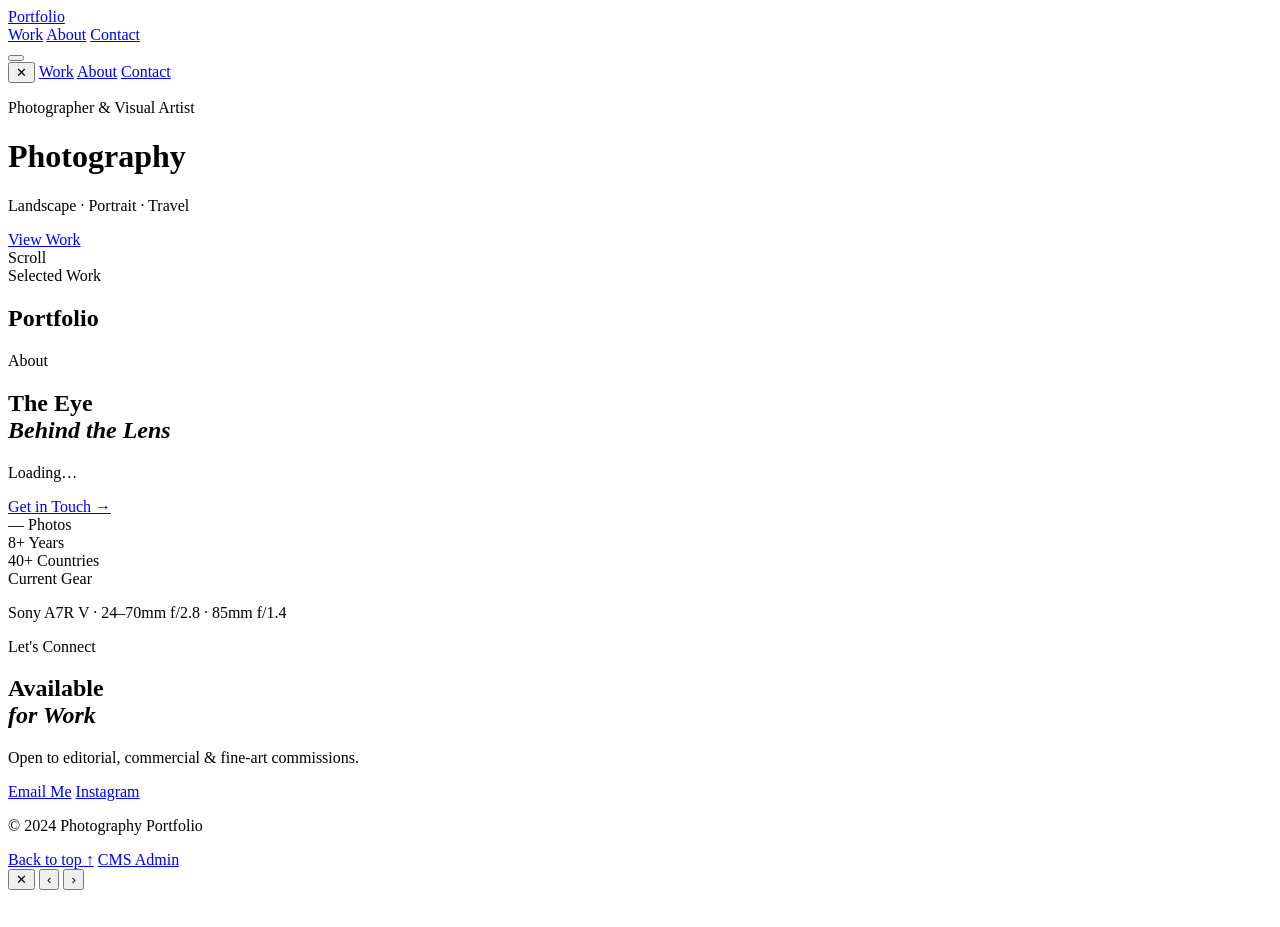
==== portfolio-site/index.html @ e3baf504 "Add files via upload" ====
<!DOCTYPE html>
<html lang="en">
<head>
  <meta charset="UTF-8">
  <meta name="viewport" content="width=device-width, initial-scale=1.0">
  <title id="page-title">Photography Portfolio</title>
  <meta name="description" content="Photography Portfolio">

  <!-- Netlify Identity Widget (required for Decap CMS login redirect) -->
  <script src="https://identity.netlify.com/v1/netlify-identity-widget.js"></script>

  <!-- Google Fonts -->
  <link rel="preconnect" href="https://fonts.googleapis.com">
  <link rel="preconnect" href="https://fonts.gstatic.com" crossorigin>
  <link href="https://fonts.googleapis.com/css2?family=Cormorant+Garamond:ital,wght@0,300;0,400;0,600;1,300;1,400;1,600&family=DM+Sans:wght@300;400;500&family=Space+Mono:ital,wght@0,400;0,700;1,400&display=swap" rel="stylesheet">

  <link rel="stylesheet" href="css/style.css">
</head>
<body>

  <!-- ===================== NAVIGATION ===================== -->
  <nav class="nav" id="navbar">
    <a href="#" class="nav__logo" id="nav-title">Portfolio</a>
    <div class="nav__links">
      <a href="#gallery" class="nav__link">Work</a>
      <a href="#about" class="nav__link">About</a>
      <a href="#contact" class="nav__link">Contact</a>
    </div>
    <button class="nav__menu-btn" id="menu-btn" aria-label="Toggle menu" aria-expanded="false">
      <span></span><span></span><span></span>
    </button>
  </nav>

  <!-- Mobile Full-Screen Menu -->
  <div class="mobile-menu" id="mobile-menu" aria-hidden="true">
    <button class="mobile-menu__close" id="menu-close" aria-label="Close menu">✕</button>
    <a href="#gallery" class="mobile-menu__link">Work</a>
    <a href="#about" class="mobile-menu__link">About</a>
    <a href="#contact" class="mobile-menu__link">Contact</a>
  </div>

  <!-- ===================== HERO ===================== -->
  <header class="hero" id="hero">
    <div class="hero__bg" id="hero-bg"></div>
    <div class="hero__overlay"></div>
    <div class="hero__content">
      <p class="hero__eyebrow">Photographer &amp; Visual Artist</p>
      <h1 class="hero__title" id="hero-title">Photography</h1>
      <p class="hero__subtitle" id="hero-subtitle">Landscape · Portrait · Travel</p>
      <a href="#gallery" class="hero__cta">View Work</a>
    </div>
    <div class="hero__scroll">
      <span class="hero__scroll-text">Scroll</span>
      <div class="hero__scroll-line"></div>
    </div>
  </header>

  <!-- ===================== GALLERY ===================== -->
  <section class="gallery" id="gallery">
    <div class="gallery__header">
      <div class="gallery__heading-group">
        <span class="section-eyebrow">Selected Work</span>
        <h2 class="gallery__title">Portfolio</h2>
      </div>
      <div class="gallery__filters" id="filters" role="group" aria-label="Filter photos by category">
        <!-- Rendered by JS -->
      </div>
    </div>
    <div class="gallery__grid" id="gallery-grid" role="list">
      <!-- Rendered by JS -->
    </div>
  </section>

  <!-- ===================== ABOUT ===================== -->
  <section class="about" id="about">
    <div class="about__container">
      <div class="about__text">
        <span class="section-eyebrow">About</span>
        <h2 class="about__title">The Eye<br><em>Behind the Lens</em></h2>
        <p class="about__body" id="about-body">Loading…</p>
        <a href="#contact" class="about__cta">Get in Touch →</a>
      </div>
      <div class="about__right">
        <div class="about__stats">
          <div class="about__stat">
            <span class="about__stat-number" id="stat-photos">—</span>
            <span class="about__stat-label">Photos</span>
          </div>
          <div class="about__stat">
            <span class="about__stat-number">8+</span>
            <span class="about__stat-label">Years</span>
          </div>
          <div class="about__stat">
            <span class="about__stat-number">40+</span>
            <span class="about__stat-label">Countries</span>
          </div>
        </div>
        <div class="about__gear">
          <span class="about__gear-label">Current Gear</span>
          <p class="about__gear-text">Sony A7R V · 24–70mm f/2.8 · 85mm f/1.4</p>
        </div>
      </div>
    </div>
  </section>

  <!-- ===================== CONTACT ===================== -->
  <section class="contact" id="contact">
    <div class="contact__container">
      <span class="section-eyebrow">Let's Connect</span>
      <h2 class="contact__title">Available<br><em>for Work</em></h2>
      <p class="contact__sub">Open to editorial, commercial &amp; fine-art commissions.</p>
      <div class="contact__links">
        <a href="#" id="contact-email" class="contact__link">Email Me</a>
        <a href="#" id="contact-instagram" class="contact__link contact__link--ghost">Instagram</a>
      </div>
    </div>
  </section>

  <!-- ===================== FOOTER ===================== -->
  <footer class="footer">
    <p class="footer__copy" id="footer-copy">© 2024 Photography Portfolio</p>
    <div class="footer__right">
      <a href="#gallery" class="footer__back">Back to top ↑</a>
      <a href="/admin/" class="footer__admin">CMS Admin</a>
    </div>
  </footer>

  <!-- ===================== LIGHTBOX ===================== -->
  <div class="lightbox" id="lightbox" role="dialog" aria-modal="true" aria-label="Photo viewer" aria-hidden="true">
    <button class="lightbox__close" id="lightbox-close" aria-label="Close lightbox">✕</button>
    <button class="lightbox__prev" id="lightbox-prev" aria-label="Previous photo">&#8249;</button>
    <button class="lightbox__next" id="lightbox-next" aria-label="Next photo">&#8250;</button>

    <div class="lightbox__body">
      <div class="lightbox__img-wrap">
        <img src="" alt="" class="lightbox__image" id="lightbox-img">
      </div>
      <aside class="lightbox__sidebar">
        <p class="lightbox__category" id="lightbox-cat"></p>
        <h3 class="lightbox__title" id="lightbox-title"></h3>
        <p class="lightbox__location" id="lightbox-loc"></p>
        <div class="lightbox__exif" id="lightbox-exif"></div>
        <p class="lightbox__desc" id="lightbox-desc"></p>
        <div class="lightbox__counter" id="lightbox-counter"></div>
      </aside>
    </div>
  </div>
  <div class="lightbox__backdrop" id="lightbox-backdrop"></div>

  <!-- Main Script -->
  <script src="js/main.js"></script>

  <!-- Netlify Identity redirect after login -->
  <script>
    if (window.netlifyIdentity) {
      window.netlifyIdentity.on('init', user => {
        if (!user) {
          window.netlifyIdentity.on('login', () => {
            document.location.href = '/admin/';
          });
        }
      });
    }
  </script>
</body>
</html>
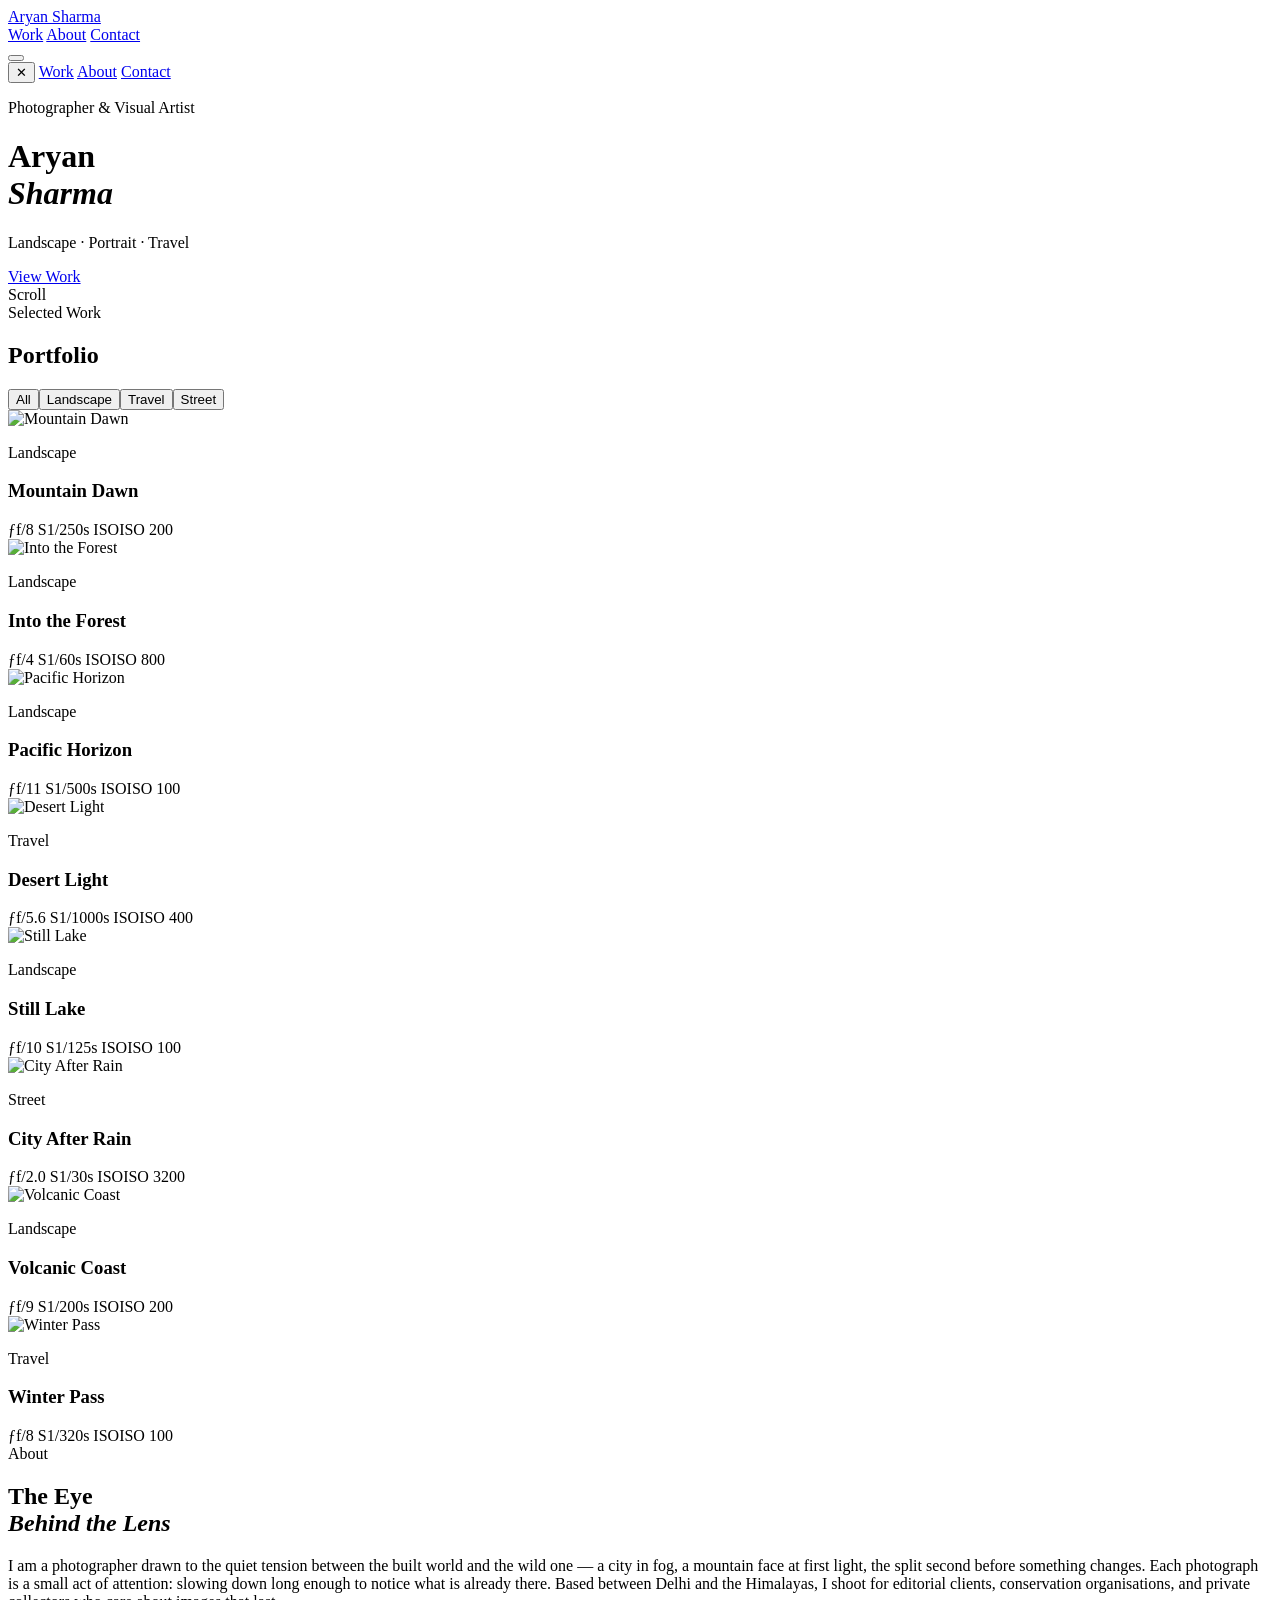
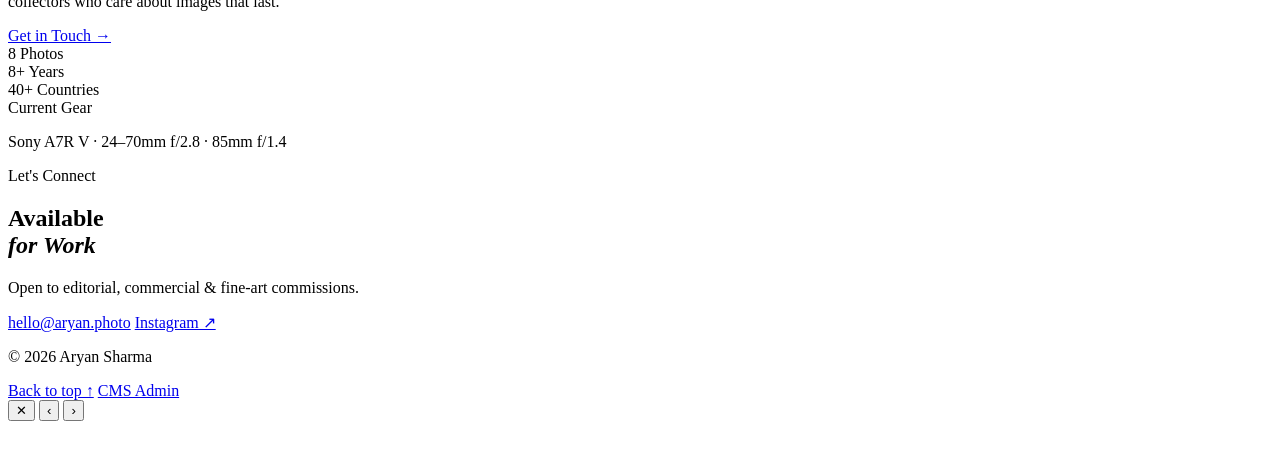
==== commit 17016262: "Update index.html" ====
--- a/portfolio-site/index.html
+++ b/portfolio-site/index.html
@@ -148,7 +148,7 @@
   <div class="lightbox__backdrop" id="lightbox-backdrop"></div>
 
   <!-- Main Script -->
-  <script src="js/main.js"></script>
+  <script src="main.js"></script>
 
   <!-- Netlify Identity redirect after login -->
   <script>
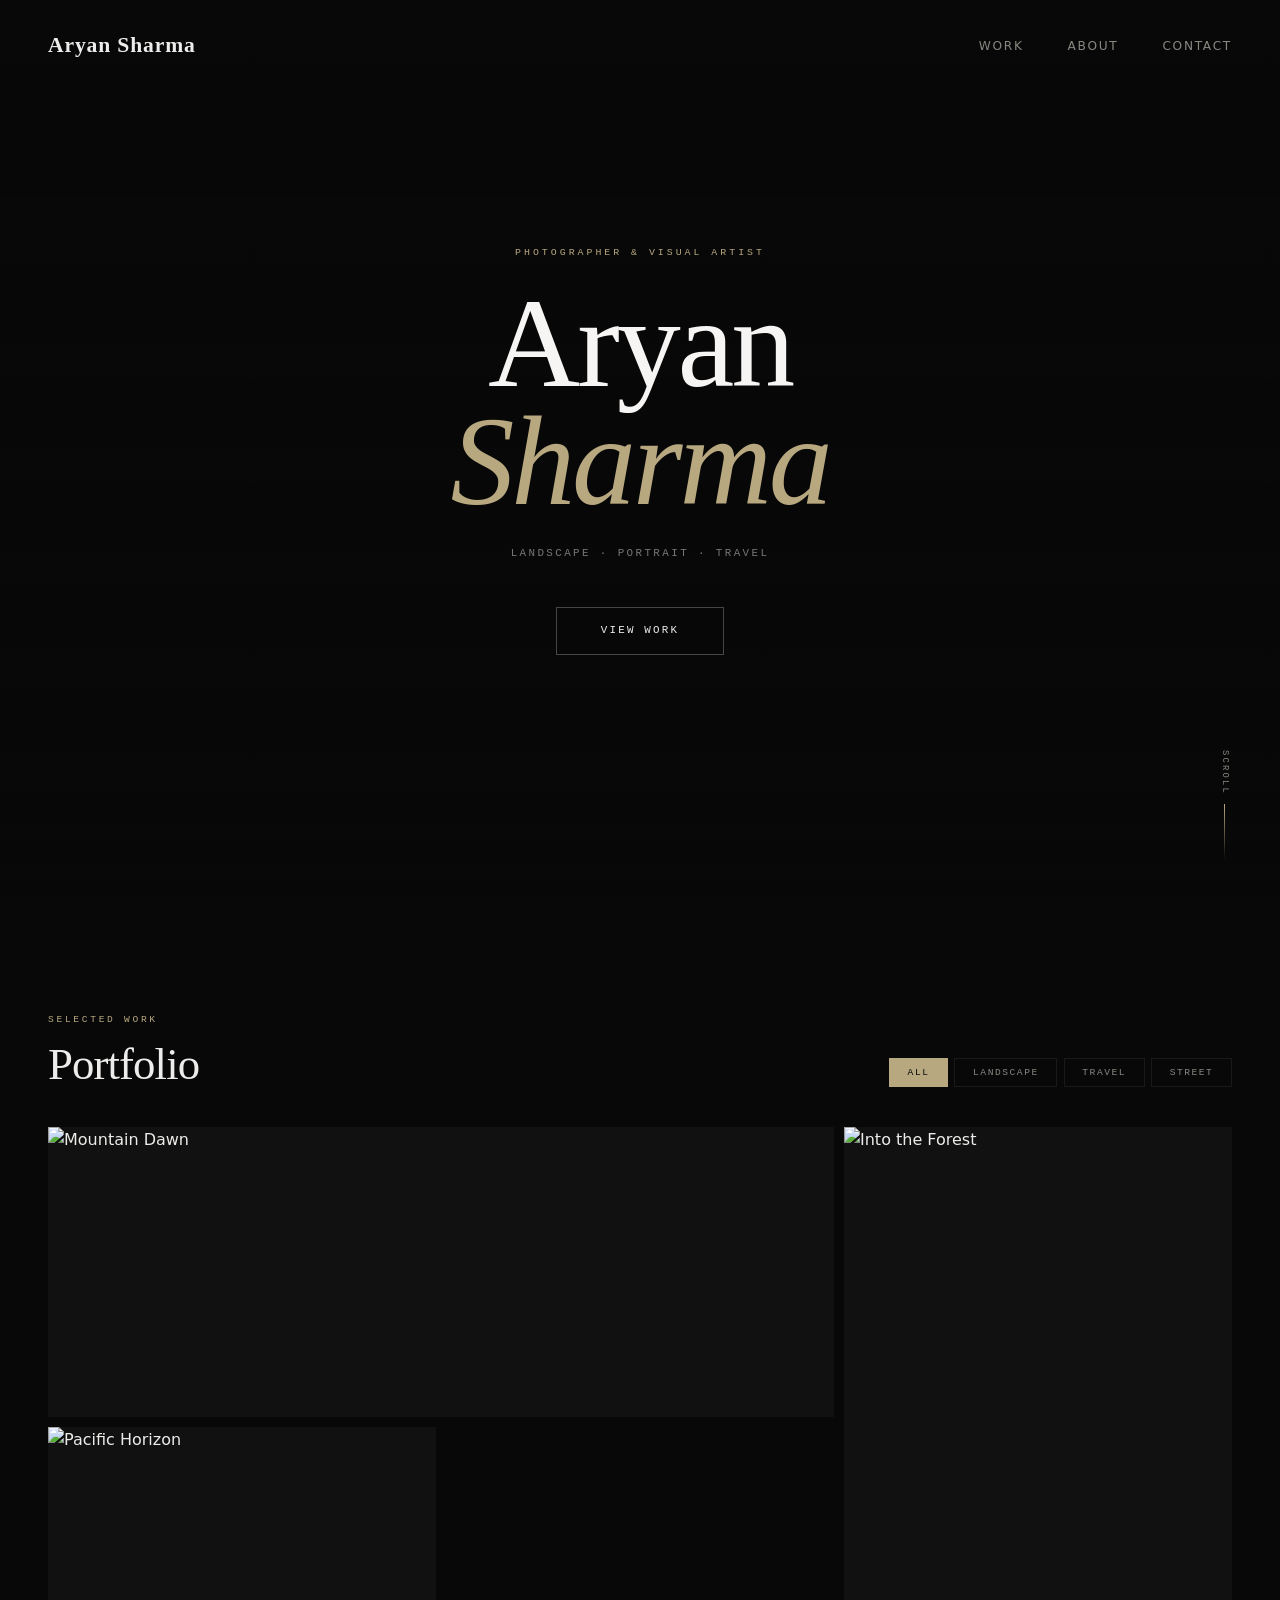
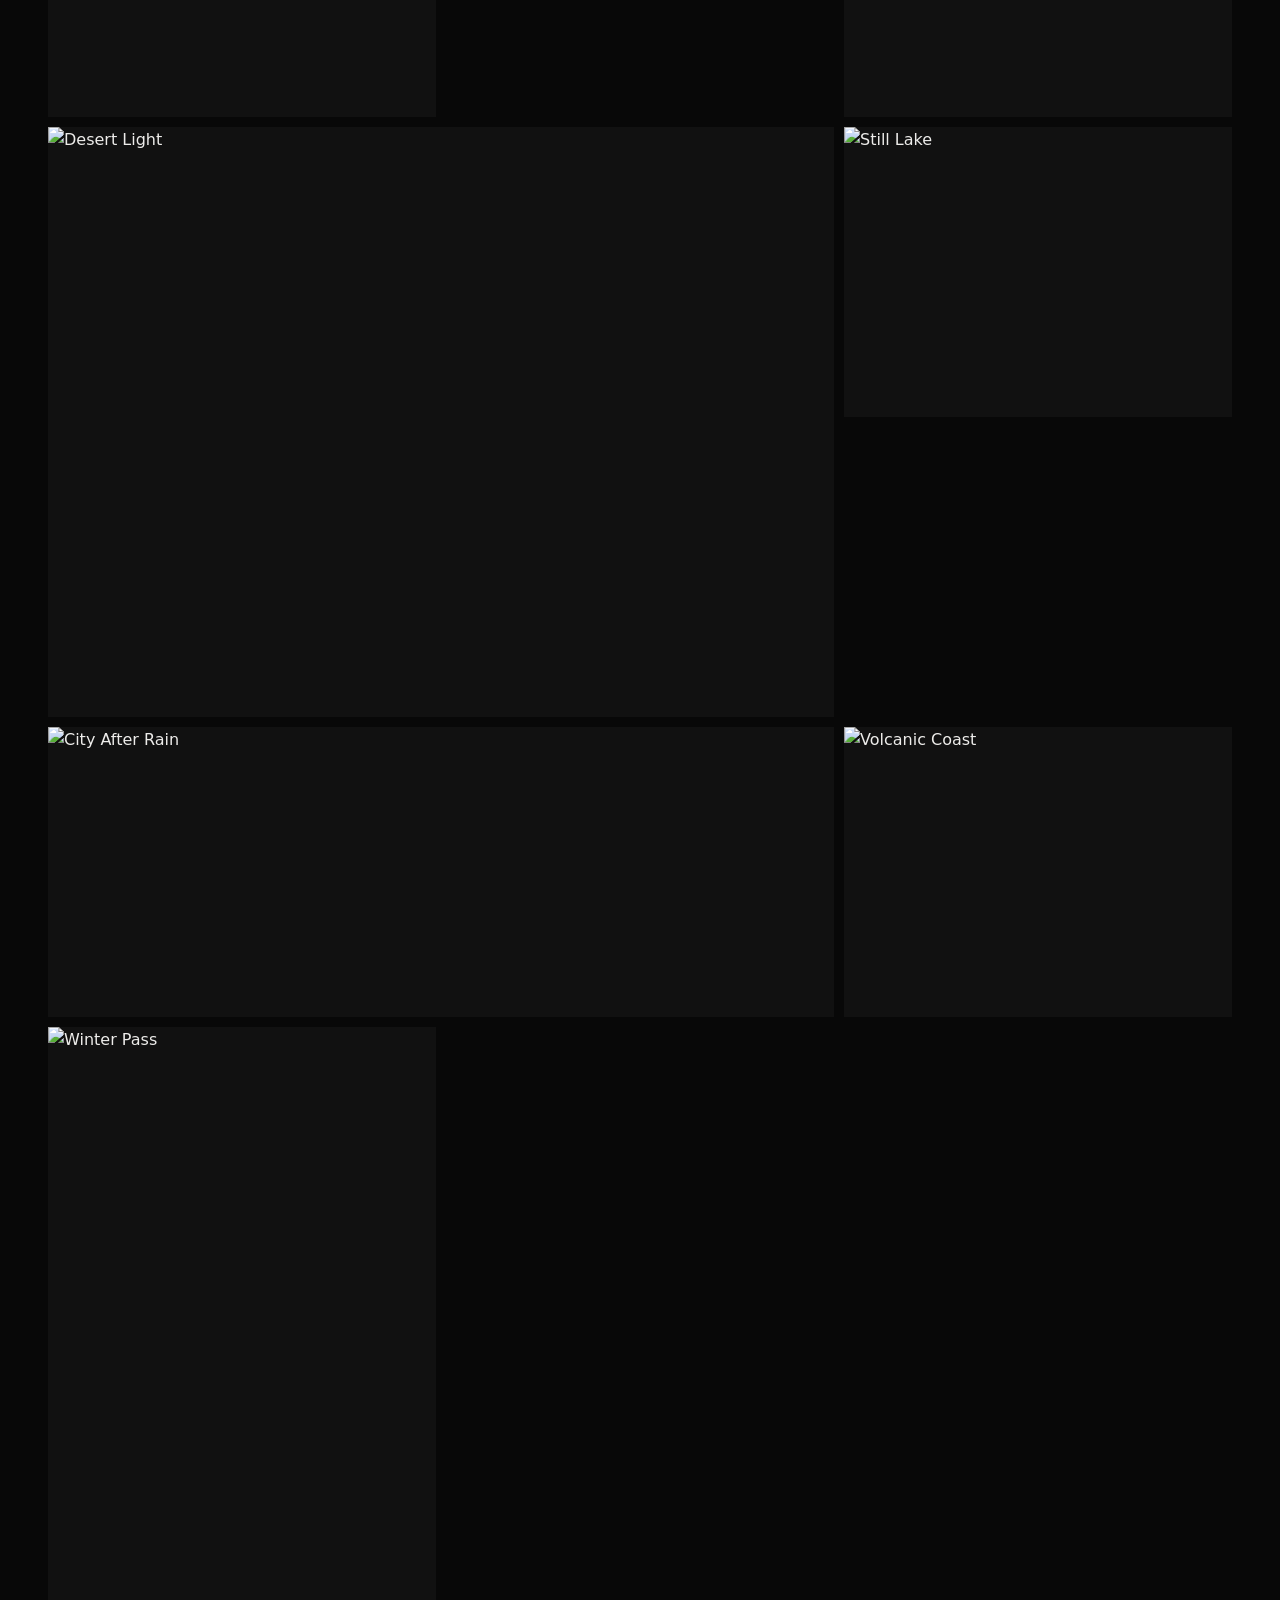
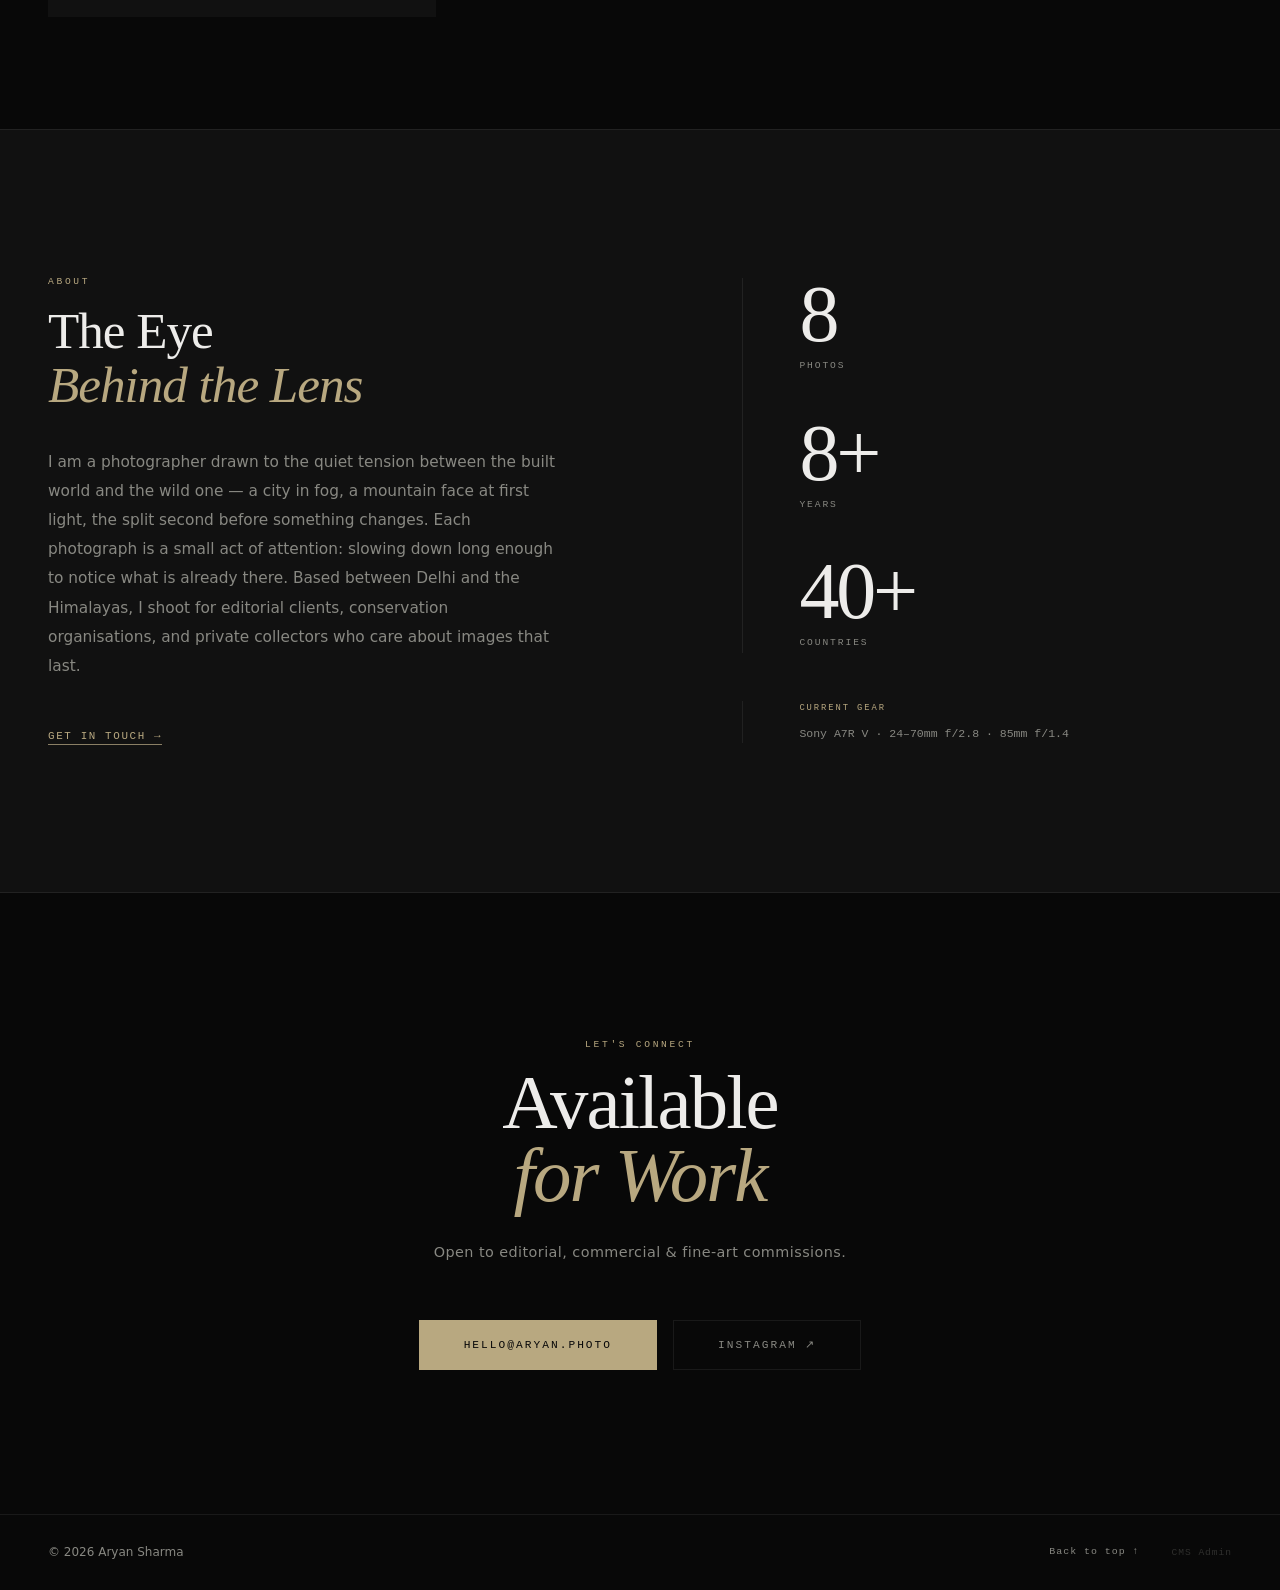
==== commit 7b80334c: "Update index.html" ====
--- a/portfolio-site/index.html
+++ b/portfolio-site/index.html
@@ -14,7 +14,7 @@
   <link rel="preconnect" href="https://fonts.gstatic.com" crossorigin>
   <link href="https://fonts.googleapis.com/css2?family=Cormorant+Garamond:ital,wght@0,300;0,400;0,600;1,300;1,400;1,600&family=DM+Sans:wght@300;400;500&family=Space+Mono:ital,wght@0,400;0,700;1,400&display=swap" rel="stylesheet">
 
-  <link rel="stylesheet" href="css/style.css">
+  <link rel="stylesheet" href="style.css">
 </head>
 <body>
 
--- a/portfolio-site/style.css
+++ b/portfolio-site/style.css
@@ -0,0 +1,1032 @@
+/* ============================================================
+   PHOTOGRAPHY PORTFOLIO — style.css
+   Design: Dark cinematic | Cormorant + DM Sans + Space Mono
+   Signature: EXIF metadata overlay on gallery hover
+   ============================================================ */
+
+/* ——— DESIGN TOKENS ——— */
+:root {
+  /* Palette */
+  --clr-bg:         #080808;
+  --clr-surface:    #111111;
+  --clr-surface-2:  #1c1c1c;
+  --clr-text:       #EDECEA;
+  --clr-text-muted: #888882;
+  --clr-accent:     #B8A880;
+  --clr-accent-dim: #8A7F65;
+  --clr-white:      #F6F5F3;
+  --clr-divider:    rgba(255, 255, 255, 0.07);
+
+  /* Typography */
+  --ff-display: 'Cormorant Garamond', Georgia, serif;
+  --ff-body:    'DM Sans', system-ui, sans-serif;
+  --ff-mono:    'Space Mono', 'Courier New', monospace;
+
+  /* Motion */
+  --ease-out:   cubic-bezier(0.16, 1, 0.3, 1);
+  --ease-in:    cubic-bezier(0.7, 0, 0.84, 0);
+  --dur-fast:   0.25s;
+  --dur-med:    0.45s;
+  --dur-slow:   0.7s;
+}
+
+/* ——— RESET ——— */
+*, *::before, *::after {
+  box-sizing: border-box;
+  margin: 0;
+  padding: 0;
+}
+
+html {
+  scroll-behavior: smooth;
+  font-size: 16px;
+}
+
+body {
+  background-color: var(--clr-bg);
+  color: var(--clr-text);
+  font-family: var(--ff-body);
+  font-weight: 300;
+  line-height: 1.65;
+  overflow-x: hidden;
+}
+
+img { display: block; max-width: 100%; }
+a { text-decoration: none; }
+button { font-family: inherit; }
+
+/* ——— UTILITY ——— */
+.section-eyebrow {
+  display: block;
+  font-family: var(--ff-mono);
+  font-size: 0.6rem;
+  letter-spacing: 0.28em;
+  text-transform: uppercase;
+  color: var(--clr-accent);
+  margin-bottom: 0.9rem;
+}
+
+/* ============================================================
+   NAVIGATION
+   ============================================================ */
+.nav {
+  position: fixed;
+  inset: 0 0 auto 0;
+  z-index: 90;
+  display: flex;
+  align-items: center;
+  justify-content: space-between;
+  padding: 1.75rem 3rem;
+  transition: background var(--dur-med) var(--ease-out),
+              padding var(--dur-med) var(--ease-out),
+              border-color var(--dur-med);
+  border-bottom: 1px solid transparent;
+}
+
+.nav.scrolled {
+  background: rgba(8, 8, 8, 0.94);
+  backdrop-filter: blur(16px);
+  padding: 1.1rem 3rem;
+  border-color: var(--clr-divider);
+}
+
+.nav__logo {
+  font-family: var(--ff-display);
+  font-size: 1.35rem;
+  font-weight: 600;
+  letter-spacing: 0.04em;
+  color: var(--clr-text);
+}
+
+.nav__links {
+  display: flex;
+  gap: 2.75rem;
+}
+
+.nav__link {
+  position: relative;
+  font-family: var(--ff-body);
+  font-size: 0.76rem;
+  font-weight: 400;
+  letter-spacing: 0.14em;
+  text-transform: uppercase;
+  color: var(--clr-text-muted);
+  transition: color var(--dur-fast);
+}
+
+.nav__link::after {
+  content: '';
+  position: absolute;
+  bottom: -3px;
+  left: 0;
+  width: 0;
+  height: 1px;
+  background: var(--clr-accent);
+  transition: width var(--dur-med) var(--ease-out);
+}
+
+.nav__link:hover {
+  color: var(--clr-text);
+}
+.nav__link:hover::after { width: 100%; }
+
+/* Hamburger */
+.nav__menu-btn {
+  display: none;
+  flex-direction: column;
+  justify-content: center;
+  gap: 5px;
+  background: none;
+  border: none;
+  cursor: pointer;
+  padding: 6px;
+  z-index: 92;
+}
+
+.nav__menu-btn span {
+  display: block;
+  width: 22px;
+  height: 1px;
+  background: var(--clr-text);
+  transition: transform var(--dur-med) var(--ease-out),
+              opacity var(--dur-fast);
+}
+
+.nav__menu-btn[aria-expanded="true"] span:nth-child(1) {
+  transform: translateY(6px) rotate(45deg);
+}
+.nav__menu-btn[aria-expanded="true"] span:nth-child(2) {
+  opacity: 0;
+}
+.nav__menu-btn[aria-expanded="true"] span:nth-child(3) {
+  transform: translateY(-6px) rotate(-45deg);
+}
+
+/* ============================================================
+   MOBILE MENU
+   ============================================================ */
+.mobile-menu {
+  position: fixed;
+  inset: 0;
+  z-index: 91;
+  display: flex;
+  flex-direction: column;
+  align-items: center;
+  justify-content: center;
+  gap: 2.5rem;
+  background: var(--clr-bg);
+  opacity: 0;
+  pointer-events: none;
+  transition: opacity var(--dur-slow) var(--ease-out);
+}
+
+.mobile-menu.open {
+  opacity: 1;
+  pointer-events: all;
+}
+
+.mobile-menu__close {
+  position: absolute;
+  top: 1.5rem;
+  right: 1.75rem;
+  background: none;
+  border: none;
+  color: var(--clr-text-muted);
+  font-size: 1.25rem;
+  cursor: pointer;
+  transition: color var(--dur-fast);
+}
+.mobile-menu__close:hover { color: var(--clr-text); }
+
+.mobile-menu__link {
+  font-family: var(--ff-display);
+  font-size: clamp(2.5rem, 7vw, 4rem);
+  font-weight: 300;
+  letter-spacing: -0.01em;
+  color: var(--clr-text);
+  transition: color var(--dur-fast);
+}
+.mobile-menu__link:hover { color: var(--clr-accent); }
+
+/* ============================================================
+   HERO
+   ============================================================ */
+.hero {
+  position: relative;
+  height: 100svh;
+  min-height: 580px;
+  display: flex;
+  align-items: center;
+  justify-content: center;
+  overflow: hidden;
+}
+
+.hero__bg {
+  position: absolute;
+  inset: 0;
+  background-size: cover;
+  background-position: center 30%;
+  background-repeat: no-repeat;
+  transform: scale(1.08);
+  filter: brightness(0.55) saturate(0.85);
+  transition: transform 10s var(--ease-out);
+  will-change: transform;
+}
+
+.hero__bg.loaded { transform: scale(1); }
+
+.hero__overlay {
+  position: absolute;
+  inset: 0;
+  background: linear-gradient(
+    to bottom,
+    rgba(8,8,8,0.25) 0%,
+    rgba(8,8,8,0.05) 35%,
+    rgba(8,8,8,0.65) 90%,
+    rgba(8,8,8,0.95) 100%
+  );
+}
+
+.hero__content {
+  position: relative;
+  z-index: 2;
+  text-align: center;
+  padding: 2rem;
+  max-width: 920px;
+  width: 100%;
+}
+
+.hero__eyebrow {
+  font-family: var(--ff-mono);
+  font-size: 0.62rem;
+  letter-spacing: 0.3em;
+  text-transform: uppercase;
+  color: var(--clr-accent);
+  margin-bottom: 1.5rem;
+  opacity: 0;
+  animation: fade-up 0.8s 0.2s var(--ease-out) forwards;
+}
+
+.hero__title {
+  font-family: var(--ff-display);
+  font-size: clamp(4rem, 10vw, 10.5rem);
+  font-weight: 300;
+  line-height: 0.92;
+  letter-spacing: -0.025em;
+  color: var(--clr-white);
+  margin-bottom: 1.5rem;
+  opacity: 0;
+  animation: fade-up 0.9s 0.42s var(--ease-out) forwards;
+}
+
+.hero__title em {
+  font-style: italic;
+  color: var(--clr-accent);
+}
+
+.hero__subtitle {
+  font-family: var(--ff-mono);
+  font-size: 0.68rem;
+  letter-spacing: 0.22em;
+  text-transform: uppercase;
+  color: rgba(255, 255, 255, 0.45);
+  margin-bottom: 2.75rem;
+  opacity: 0;
+  animation: fade-up 0.9s 0.6s var(--ease-out) forwards;
+}
+
+.hero__cta {
+  display: inline-block;
+  font-family: var(--ff-mono);
+  font-size: 0.68rem;
+  letter-spacing: 0.2em;
+  text-transform: uppercase;
+  color: var(--clr-text);
+  border: 1px solid rgba(255, 255, 255, 0.25);
+  padding: 0.9rem 2.75rem;
+  transition: background var(--dur-med) var(--ease-out),
+              border-color var(--dur-med),
+              color var(--dur-fast);
+  opacity: 0;
+  animation: fade-up 0.9s 0.76s var(--ease-out) forwards;
+}
+
+.hero__cta:hover {
+  background: var(--clr-accent);
+  border-color: var(--clr-accent);
+  color: var(--clr-bg);
+}
+
+/* Scroll indicator */
+.hero__scroll {
+  position: absolute;
+  bottom: 2.5rem;
+  right: 3rem;
+  display: flex;
+  flex-direction: column;
+  align-items: center;
+  gap: 0.6rem;
+  opacity: 0;
+  animation: fade-in 1s 1.2s ease forwards;
+}
+
+.hero__scroll-text {
+  font-family: var(--ff-mono);
+  font-size: 0.55rem;
+  letter-spacing: 0.25em;
+  text-transform: uppercase;
+  color: var(--clr-text-muted);
+  writing-mode: vertical-rl;
+}
+
+.hero__scroll-line {
+  width: 1px;
+  height: 56px;
+  background: linear-gradient(to bottom, var(--clr-accent), transparent);
+  animation: scroll-pulse 2.2s ease-in-out infinite;
+}
+
+/* ============================================================
+   GALLERY
+   ============================================================ */
+.gallery {
+  padding: 7rem 3rem;
+  max-width: 1680px;
+  margin: 0 auto;
+}
+
+.gallery__header {
+  display: flex;
+  align-items: flex-end;
+  justify-content: space-between;
+  margin-bottom: 2.5rem;
+  gap: 1.5rem;
+  flex-wrap: wrap;
+}
+
+.gallery__heading-group { flex-shrink: 0; }
+
+.gallery__title {
+  font-family: var(--ff-display);
+  font-size: clamp(2rem, 3.5vw, 3rem);
+  font-weight: 300;
+  letter-spacing: -0.02em;
+  color: var(--clr-text);
+  line-height: 1;
+}
+
+.gallery__filters {
+  display: flex;
+  gap: 0.4rem;
+  flex-wrap: wrap;
+}
+
+.filter-btn {
+  font-family: var(--ff-mono);
+  font-size: 0.6rem;
+  letter-spacing: 0.16em;
+  text-transform: uppercase;
+  color: var(--clr-text-muted);
+  background: none;
+  border: 1px solid var(--clr-divider);
+  padding: 0.5rem 1.1rem;
+  cursor: pointer;
+  transition: background var(--dur-fast),
+              color var(--dur-fast),
+              border-color var(--dur-fast);
+}
+
+.filter-btn:hover {
+  color: var(--clr-text);
+  border-color: rgba(255,255,255,0.2);
+}
+
+.filter-btn.active {
+  background: var(--clr-accent);
+  border-color: var(--clr-accent);
+  color: var(--clr-bg);
+}
+
+/* ——— MASONRY GRID ——— */
+.gallery__grid {
+  display: grid;
+  grid-template-columns: repeat(3, 1fr);
+  gap: 10px;
+  grid-auto-rows: 290px;
+}
+
+/* Size variants */
+.gallery-item--wide  { grid-column: span 2; }
+.gallery-item--tall  { grid-row: span 2; }
+.gallery-item--large { grid-column: span 2; grid-row: span 2; }
+
+/* ——— GALLERY ITEM ——— */
+.gallery-item {
+  position: relative;
+  overflow: hidden;
+  cursor: pointer;
+  background: var(--clr-surface);
+  outline: none;
+}
+
+.gallery-item:focus-visible {
+  outline: 2px solid var(--clr-accent);
+  outline-offset: 2px;
+}
+
+.gallery-item__img {
+  width: 100%;
+  height: 100%;
+  object-fit: cover;
+  transition: transform 0.8s var(--ease-out),
+              filter 0.5s var(--ease-out);
+  will-change: transform;
+}
+
+.gallery-item:hover .gallery-item__img {
+  transform: scale(1.07);
+  filter: brightness(0.55);
+}
+
+/* ——— SIGNATURE ELEMENT: EXIF OVERLAY ——— */
+/* The hover reveals camera metadata in Space Mono — like
+   a contact sheet with data stamped on each frame. */
+.gallery-item__meta {
+  position: absolute;
+  inset: 0;
+  display: flex;
+  flex-direction: column;
+  justify-content: flex-end;
+  padding: 1.3rem 1.6rem;
+  background: linear-gradient(
+    to top,
+    rgba(8,8,8,0.88) 0%,
+    rgba(8,8,8,0.4) 45%,
+    transparent 75%
+  );
+  opacity: 0;
+  transform: translateY(6px);
+  transition: opacity var(--dur-med) var(--ease-out),
+              transform var(--dur-med) var(--ease-out);
+}
+
+.gallery-item:hover .gallery-item__meta {
+  opacity: 1;
+  transform: translateY(0);
+}
+
+.gallery-item__cat {
+  font-family: var(--ff-mono);
+  font-size: 0.55rem;
+  letter-spacing: 0.22em;
+  text-transform: uppercase;
+  color: var(--clr-accent);
+  margin-bottom: 0.3rem;
+}
+
+.gallery-item__name {
+  font-family: var(--ff-display);
+  font-size: 1.15rem;
+  font-weight: 400;
+  color: var(--clr-white);
+  margin-bottom: 0.65rem;
+  line-height: 1.2;
+}
+
+.gallery-item__exif {
+  display: flex;
+  gap: 1.1rem;
+  flex-wrap: wrap;
+}
+
+.exif-tag {
+  font-family: var(--ff-mono);
+  font-size: 0.58rem;
+  color: rgba(255, 255, 255, 0.55);
+  display: flex;
+  align-items: center;
+  gap: 0.3rem;
+}
+
+.exif-tag__key {
+  color: var(--clr-accent);
+  font-style: italic;
+}
+
+/* ============================================================
+   ABOUT
+   ============================================================ */
+.about {
+  padding: 9rem 3rem;
+  background: var(--clr-surface);
+  border-top: 1px solid var(--clr-divider);
+  border-bottom: 1px solid var(--clr-divider);
+}
+
+.about__container {
+  max-width: 1220px;
+  margin: 0 auto;
+  display: grid;
+  grid-template-columns: 1.1fr 0.9fr;
+  gap: 6rem;
+  align-items: center;
+}
+
+.about__title {
+  font-family: var(--ff-display);
+  font-size: clamp(2.5rem, 4vw, 4.5rem);
+  font-weight: 300;
+  line-height: 1.05;
+  letter-spacing: -0.02em;
+  color: var(--clr-text);
+  margin-bottom: 2.25rem;
+}
+
+.about__title em {
+  font-style: italic;
+  color: var(--clr-accent);
+}
+
+.about__body {
+  font-size: 0.96rem;
+  line-height: 1.9;
+  color: var(--clr-text-muted);
+  margin-bottom: 2.5rem;
+  max-width: 52ch;
+}
+
+.about__cta {
+  font-family: var(--ff-mono);
+  font-size: 0.68rem;
+  letter-spacing: 0.15em;
+  text-transform: uppercase;
+  color: var(--clr-accent);
+  border-bottom: 1px solid var(--clr-accent-dim);
+  padding-bottom: 2px;
+  transition: color var(--dur-fast), border-color var(--dur-fast);
+}
+.about__cta:hover {
+  color: var(--clr-text);
+  border-color: var(--clr-text);
+}
+
+/* Stats */
+.about__right {
+  display: flex;
+  flex-direction: column;
+  gap: 3rem;
+}
+
+.about__stats {
+  display: flex;
+  flex-direction: column;
+  gap: 2.5rem;
+  padding-left: 3.5rem;
+  border-left: 1px solid var(--clr-divider);
+}
+
+.about__stat-number {
+  display: block;
+  font-family: var(--ff-display);
+  font-size: 5rem;
+  font-weight: 300;
+  line-height: 0.9;
+  color: var(--clr-text);
+  letter-spacing: -0.04em;
+}
+
+.about__stat-label {
+  font-family: var(--ff-mono);
+  font-size: 0.6rem;
+  letter-spacing: 0.2em;
+  text-transform: uppercase;
+  color: var(--clr-text-muted);
+}
+
+/* Gear block */
+.about__gear {
+  padding-left: 3.5rem;
+  border-left: 1px solid var(--clr-divider);
+}
+
+.about__gear-label {
+  display: block;
+  font-family: var(--ff-mono);
+  font-size: 0.55rem;
+  letter-spacing: 0.22em;
+  text-transform: uppercase;
+  color: var(--clr-accent);
+  margin-bottom: 0.5rem;
+}
+
+.about__gear-text {
+  font-family: var(--ff-mono);
+  font-size: 0.72rem;
+  color: var(--clr-text-muted);
+  line-height: 1.7;
+}
+
+/* ============================================================
+   CONTACT
+   ============================================================ */
+.contact {
+  padding: 9rem 3rem;
+  text-align: center;
+}
+
+.contact__container { max-width: 800px; margin: 0 auto; }
+
+.contact__title {
+  font-family: var(--ff-display);
+  font-size: clamp(3rem, 6vw, 6.5rem);
+  font-weight: 300;
+  line-height: 0.95;
+  letter-spacing: -0.025em;
+  color: var(--clr-text);
+  margin-bottom: 1.75rem;
+}
+
+.contact__title em {
+  font-style: italic;
+  color: var(--clr-accent);
+}
+
+.contact__sub {
+  font-size: 0.9rem;
+  color: var(--clr-text-muted);
+  margin-bottom: 3.5rem;
+  letter-spacing: 0.03em;
+}
+
+.contact__links {
+  display: flex;
+  gap: 1rem;
+  justify-content: center;
+  flex-wrap: wrap;
+}
+
+.contact__link {
+  font-family: var(--ff-mono);
+  font-size: 0.7rem;
+  letter-spacing: 0.18em;
+  text-transform: uppercase;
+  color: var(--clr-bg);
+  background: var(--clr-accent);
+  border: 1px solid var(--clr-accent);
+  padding: 0.9rem 2.75rem;
+  transition: background var(--dur-fast),
+              color var(--dur-fast),
+              border-color var(--dur-fast);
+}
+.contact__link:hover {
+  background: var(--clr-white);
+  border-color: var(--clr-white);
+  color: var(--clr-bg);
+}
+
+.contact__link--ghost {
+  background: none;
+  color: var(--clr-text-muted);
+  border-color: var(--clr-divider);
+}
+.contact__link--ghost:hover {
+  background: none;
+  border-color: rgba(255,255,255,0.3);
+  color: var(--clr-text);
+}
+
+/* ============================================================
+   FOOTER
+   ============================================================ */
+.footer {
+  padding: 1.75rem 3rem;
+  border-top: 1px solid var(--clr-divider);
+  display: flex;
+  align-items: center;
+  justify-content: space-between;
+  gap: 1rem;
+}
+
+.footer__copy {
+  font-size: 0.75rem;
+  color: var(--clr-text-muted);
+}
+
+.footer__right {
+  display: flex;
+  gap: 2rem;
+  align-items: center;
+}
+
+.footer__back {
+  font-family: var(--ff-mono);
+  font-size: 0.62rem;
+  letter-spacing: 0.1em;
+  color: var(--clr-text-muted);
+  transition: color var(--dur-fast);
+}
+.footer__back:hover { color: var(--clr-text); }
+
+.footer__admin {
+  font-family: var(--ff-mono);
+  font-size: 0.6rem;
+  letter-spacing: 0.1em;
+  color: var(--clr-text-muted);
+  opacity: 0.3;
+  transition: opacity var(--dur-fast);
+}
+.footer__admin:hover { opacity: 1; }
+
+/* ============================================================
+   LIGHTBOX
+   ============================================================ */
+.lightbox__backdrop {
+  position: fixed;
+  inset: 0;
+  background: rgba(4, 4, 4, 0.97);
+  z-index: 200;
+  opacity: 0;
+  pointer-events: none;
+  transition: opacity var(--dur-med) var(--ease-out);
+}
+
+.lightbox {
+  position: fixed;
+  inset: 0;
+  z-index: 201;
+  display: flex;
+  align-items: center;
+  justify-content: center;
+  padding: 2rem;
+  opacity: 0;
+  pointer-events: none;
+  transition: opacity var(--dur-med) var(--ease-out);
+}
+
+.lightbox.open,
+.lightbox__backdrop.open {
+  opacity: 1;
+  pointer-events: all;
+}
+
+.lightbox__close {
+  position: fixed;
+  top: 1.5rem;
+  right: 1.75rem;
+  width: 44px;
+  height: 44px;
+  background: none;
+  border: 1px solid var(--clr-divider);
+  color: var(--clr-text-muted);
+  font-size: 1rem;
+  cursor: pointer;
+  display: flex;
+  align-items: center;
+  justify-content: center;
+  z-index: 202;
+  transition: all var(--dur-fast);
+}
+.lightbox__close:hover {
+  border-color: rgba(255,255,255,0.3);
+  color: var(--clr-text);
+}
+
+.lightbox__prev,
+.lightbox__next {
+  position: fixed;
+  top: 50%;
+  transform: translateY(-50%);
+  width: 50px;
+  height: 50px;
+  background: none;
+  border: 1px solid var(--clr-divider);
+  color: var(--clr-text-muted);
+  font-size: 1.75rem;
+  line-height: 1;
+  cursor: pointer;
+  display: flex;
+  align-items: center;
+  justify-content: center;
+  z-index: 202;
+  transition: all var(--dur-fast);
+}
+.lightbox__prev { left: 1.5rem; }
+.lightbox__next { right: 1.5rem; }
+.lightbox__prev:hover,
+.lightbox__next:hover {
+  border-color: rgba(255,255,255,0.3);
+  color: var(--clr-text);
+  background: var(--clr-surface-2);
+}
+
+.lightbox__body {
+  display: grid;
+  grid-template-columns: 1fr 280px;
+  gap: 2.5rem;
+  align-items: center;
+  max-width: 1200px;
+  width: 100%;
+  max-height: 90vh;
+}
+
+.lightbox__img-wrap {
+  display: flex;
+  align-items: center;
+  justify-content: center;
+  max-height: 88vh;
+  overflow: hidden;
+}
+
+.lightbox__image {
+  max-height: 88vh;
+  max-width: 100%;
+  width: auto;
+  object-fit: contain;
+}
+
+.lightbox__sidebar { flex-shrink: 0; }
+
+.lightbox__category {
+  font-family: var(--ff-mono);
+  font-size: 0.58rem;
+  letter-spacing: 0.22em;
+  text-transform: uppercase;
+  color: var(--clr-accent);
+  margin-bottom: 0.5rem;
+}
+
+.lightbox__title {
+  font-family: var(--ff-display);
+  font-size: 2rem;
+  font-weight: 300;
+  color: var(--clr-text);
+  line-height: 1.1;
+  margin-bottom: 0.4rem;
+}
+
+.lightbox__location {
+  font-family: var(--ff-mono);
+  font-size: 0.62rem;
+  letter-spacing: 0.12em;
+  color: var(--clr-text-muted);
+  margin-bottom: 1.75rem;
+}
+
+/* EXIF data panel */
+.lightbox__exif {
+  background: var(--clr-surface-2);
+  border: 1px solid var(--clr-divider);
+  padding: 1rem 1.2rem;
+  margin-bottom: 1.5rem;
+  display: flex;
+  flex-direction: column;
+  gap: 0.55rem;
+}
+
+.lightbox__exif-row {
+  display: flex;
+  justify-content: space-between;
+  align-items: center;
+  font-family: var(--ff-mono);
+  font-size: 0.62rem;
+}
+
+.lightbox__exif-row span:first-child {
+  color: var(--clr-accent);
+}
+.lightbox__exif-row span:last-child {
+  color: var(--clr-text-muted);
+}
+
+.lightbox__desc {
+  font-size: 0.85rem;
+  color: var(--clr-text-muted);
+  line-height: 1.75;
+  margin-bottom: 1.5rem;
+}
+
+.lightbox__counter {
+  font-family: var(--ff-mono);
+  font-size: 0.58rem;
+  letter-spacing: 0.15em;
+  color: var(--clr-text-muted);
+  border-top: 1px solid var(--clr-divider);
+  padding-top: 0.9rem;
+}
+
+/* ============================================================
+   ANIMATIONS
+   ============================================================ */
+@keyframes fade-up {
+  from { opacity: 0; transform: translateY(20px); }
+  to   { opacity: 1; transform: translateY(0); }
+}
+
+@keyframes fade-in {
+  from { opacity: 0; }
+  to   { opacity: 1; }
+}
+
+@keyframes scroll-pulse {
+  0%, 100% { opacity: 0.25; transform: scaleY(1); }
+  50%       { opacity: 1;    transform: scaleY(0.8); }
+}
+
+/* ============================================================
+   LOADING STATE
+   ============================================================ */
+.gallery-item--skeleton {
+  background: linear-gradient(
+    90deg,
+    var(--clr-surface) 25%,
+    var(--clr-surface-2) 50%,
+    var(--clr-surface) 75%
+  );
+  background-size: 200% 100%;
+  animation: shimmer 1.5s infinite;
+}
+
+@keyframes shimmer {
+  from { background-position: 200% 0; }
+  to   { background-position: -200% 0; }
+}
+
+/* ============================================================
+   RESPONSIVE — Tablet 1024px
+   ============================================================ */
+@media (max-width: 1024px) {
+  .nav { padding: 1.5rem 2rem; }
+  .nav.scrolled { padding: 1rem 2rem; }
+
+  .hero__scroll { right: 2rem; }
+
+  .gallery { padding: 5rem 2rem; }
+  .gallery__grid {
+    grid-template-columns: repeat(2, 1fr);
+    grid-auto-rows: 260px;
+  }
+  .gallery-item--large { grid-column: span 2; }
+
+  .about { padding: 6rem 2rem; }
+  .about__container { grid-template-columns: 1fr; gap: 4rem; }
+  .about__right { flex-direction: row; }
+  .about__stats { flex-direction: row; gap: 3rem; padding: 0 3rem; border-left: none; border-top: 1px solid var(--clr-divider); padding-top: 2.5rem; }
+  .about__gear { border-left: none; border-top: 1px solid var(--clr-divider); padding: 2.5rem 0 0; }
+
+  .lightbox__body { grid-template-columns: 1fr 240px; gap: 1.5rem; }
+}
+
+/* ============================================================
+   RESPONSIVE — Mobile 768px
+   ============================================================ */
+@media (max-width: 768px) {
+  .nav { padding: 1.25rem 1.5rem; }
+  .nav.scrolled { padding: 0.9rem 1.5rem; }
+  .nav__links { display: none; }
+  .nav__menu-btn { display: flex; }
+
+  .hero__scroll { display: none; }
+
+  .gallery { padding: 4rem 1.25rem; }
+  .gallery__grid {
+    grid-template-columns: 1fr;
+    grid-auto-rows: 280px;
+  }
+  .gallery-item--wide,
+  .gallery-item--large,
+  .gallery-item--tall {
+    grid-column: span 1;
+    grid-row: span 1;
+  }
+
+  .about { padding: 5rem 1.5rem; }
+  .about__right { flex-direction: column; }
+  .about__stats { flex-direction: column; border-top: 1px solid var(--clr-divider); padding: 2.5rem 0 0; border-left: none; padding-left: 0; }
+  .about__gear { padding-left: 0; border-left: none; border-top: 1px solid var(--clr-divider); padding-top: 1.75rem; }
+
+  .contact { padding: 5rem 1.5rem; }
+
+  .footer { padding: 1.5rem; flex-direction: column; gap: 0.75rem; text-align: center; }
+
+  .lightbox { padding: 1rem; }
+  .lightbox__body {
+    grid-template-columns: 1fr;
+    overflow-y: auto;
+    max-height: 90vh;
+    padding: 4rem 0 1rem;
+  }
+  .lightbox__img-wrap { max-height: 55vh; }
+  .lightbox__prev { left: 0.5rem; }
+  .lightbox__next { right: 0.5rem; }
+}
+
+/* ============================================================
+   ACCESSIBILITY — Reduced Motion
+   ============================================================ */
+@media (prefers-reduced-motion: reduce) {
+  *, *::before, *::after {
+    animation-duration: 0.01ms !important;
+    transition-duration: 0.01ms !important;
+  }
+  .hero__bg { transform: none !important; }
+}
